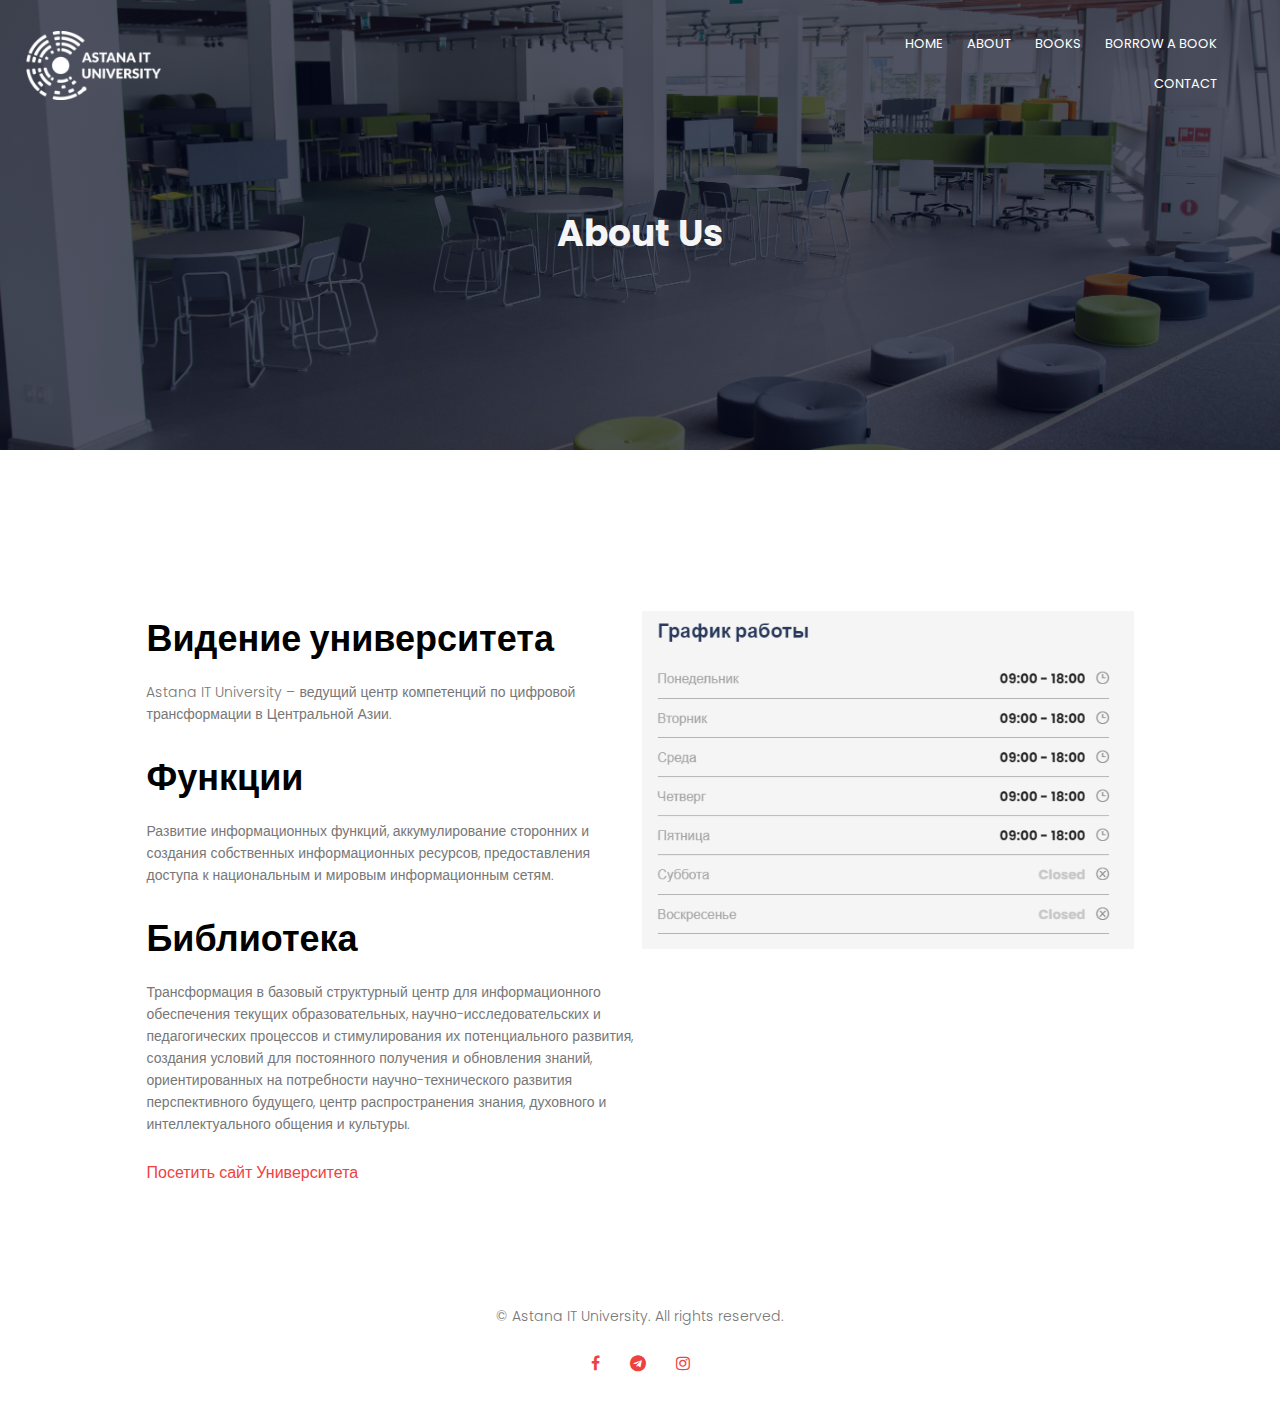
==== about.html @ e18f7601 "Add files via upload" ====
<html>
<head>
<meta name="viewport" content="width=device-width, initial-scale=1.0">
<title>AITU Library</title>
<link rel="stylesheet" href="style.css">
<link href="https://fonts.googleapis.com/css?family=Poppins:100,200,300,400,600,700&display=swap" rel="stylesheet">
<link rel="stylesheet" href="https://stackpath.bootstrapcdn.com/font-awesome/4.7.0/css/font-awesome.min.css"> 
</head>
<body>
    <section class="sub-header">
        <nav>
            <a href="index.html"><img src="images/logo.png"></a>
            <div class="nav-links" id="navLinks">  
                <ul>
                    <li><a href="index.html">HOME</a></li>
                    <li><a href="about.html">ABOUT</a></li>
                    <li><a href="books.html">BOOKS</a></li>
                    <li><a href="borrow.html">BORROW A BOOK</a></li>
                    <li><a href="contact.html">CONTACT</a></li>
                </ul>
            </div>
        </nav>   
            <h1>About Us</h1>
    </section>
    
    
<!------- about us content -------->
    
<section class="about-us">
    <div class="row">
        <div class="about-col">
            <h1>Видение университета</h1>  
            <p>Astana IT University – ведущий центр компетенций по цифровой трансформации в Центральной Азии.</p>
            <h1>Функции</h1>
            <p>Развитие  информационных функций, аккумулирование  сторонних и создания собственных информационных ресурсов, предоставления доступа к национальным и мировым информационным сетям.</p>
            <h1>Библиотека</h1>     
            <p>Трансформация в базовый структурный центр для информационного обеспечения текущих образовательных, научно-исследовательских и педагогических процессов и стимулирования их потенциального развития, создания условий для постоянного получения и обновления знаний, ориентированных на потребности научно-технического развития перспективного будущего, центр распространения знания,  духовного и интеллектуального общения и культуры.</p>
            <a href="https://www.astanait.edu.kz" class="hero-btn red-btn">Посетить сайт Университета</a>
        </div>
        <div class="about-col">
            <img src="images/about.jpg">
        </div>
    </div>    
</section>
    
<!-------- footer ---------->

<section class="footer">
    <p>&#xA9 Astana IT University. All rights reserved.</p>
    <div class="icons">
        <a href="https://www.facebook.com"><i class="fa fa-facebook"></i></a>
        <a href="https://web.telegram.org/k/"><i class="fa fa-telegram"></i></a>
        <a href="https://www.instagram.com"><i class="fa fa-instagram"></i></a>
    </div>  
</section>
  
  
    
</body>
</html>
---- style.css ----
*{
    margin: 0;
    padding: 0;
    font-family: 'Poppins', sans-serif;
}
.header{
    min-height: 100vh;
    width: 100%;
    background-image: linear-gradient(rgba(4,9,30,0.7),rgba(4,9,30,0.7)),url(images/banner.png);
    background-position: center;
    background-size: cover;
}

nav{
    display: flex;
    padding-top: 2%;
    padding-right: 4%;
    padding-left:2%;
    align-items: center;
}
nav img{
    width: 135px;
}
.nav-links{
    padding-left: 60%;
    text-align: right;
}
.nav-links ul li{
    list-style: none;
    display: inline-block;
    padding-top: 8px;
    padding-right: 12px;
    padding-left:8px;
    padding-bottom: 12px;
}
.nav-links ul li a{
    color: #fff;
    text-decoration: none;
    font-size: 13px;
}

.text-box{
    width: 90%;
    color: white;
    position: absolute;
    top: 50%;
    left: 50%;
    transform: translate(-50%, -50%);
    text-align: center;
}
.text-box h1{
    font-size: 62px;
}
.text-box p{
    margin: 20px 0 40px;
    font-size: 14px;
    color: #fff;
}



@media(max-width: 700px)
{
   .nav-links ul li
    {
        display: block;
    }
    .nav-links
    {
        position: fixed;
        background: #f44336;
        height: 100vh;
        width: 200px;
        top: 0;
        right: -200px;
        text-align: left;
        z-index: 2;
        transition: 0.5s;
    }
    .nav-links ul{
        padding: 30px;
    }
    nav .fa{
        display: block;
        color: #fff;
        margin: 10px;
        font-size: 22px;
        cursor: pointer; 
    }
    .text-box h1{
        font-size: 20px;
    }
}

/*---------- best books --------*/

.bbb{
    width: 80%;
    margin: auto;
    text-align: center;
    padding-top: 50px;
}
h1{
    font-size: 36px;
    font-weight: bold;
}
p{
    color: #777;
    font-size: 14px;
    font-weight: 300;
    line-height: 22px;
    padding: 10px;
}
.row{
    margin-top: 5%;
    display: flex;
    justify-content: center;  
}
  
.bbb-col{
    flex-basis: 30%;
    background: #fff3f3;
    border-radius: 10px;
    margin-bottom: 5%;
    padding-top: 20px;
    padding-right: 12px;
    padding-left:20px;
    padding-bottom: 12px;
}
h3{
    text-align: center;
    font-weight: 600;
    margin: 10px 0;
}

@media (max-width:700px){
    .row{
        flex-direction: column;
    }
} 

/*---------------- new arrived books ----------------*/

.arrived{
    width: 30%;
    margin: auto;
    text-align: center;
    padding-top: 50px;
}


.arrived p{
    color:wheat;
}

/*-------------- databases ----------------*/

.db{
    width: 80%;
    margin: auto;
    text-align: center;
    padding-top: 100px;
}
.db-col{
    flex-basis: 31%;
    background-color: whitesmoke;
    margin-right: 10px;
    border-radius: 10px;
    margin-bottom: 5%;
    text-align: left;
}

.db-col h3{
    margin-top: 16px;
    margin-bottom: 15px;
    text-align: center;
}



@media(max-width:700px){
    .cta h1{
        font-size: 24px;
    }
}

/*--------------Footer---------------*/

.footer{
    width: 100%;
    text-align: center;
    padding: 30px 0;
}
.footer h4{
    margin-bottom: 25px;
    margin-top: 20px;
    font-weight: 600;
}

.icons .fa{
    color: rgb(240, 65, 65);
    margin: 0 13px;
    padding: 18px 0;
}


/*--------------- about.html --------------*/
/*--------------- about.html --------------*/
/*--------------- about.html --------------*/

/*--------------- About Us Page --------------*/
.sub-header{
    height: 50%;
    width: 100%;
    background-image: linear-gradient(rgba(4,9,30,0.7),rgba(4,9,30,0.7)),url(images/lib1.jpg);
    background-position: center;
    background-size: cover;
    text-align: center;
    color: whitesmoke;
}
.sub-header h1{
    margin-top: 100px;
}
.about-us{
    width: 80%;
    margin: auto;
    padding-top: 80px;
    padding-bottom: 50px;
}

.about-col{
    flex-basis: 48%;
    padding: 30px 2px;
}
.about-col h1{
    padding-top: 0;
}
.about-col p{
    padding: 15px 0 25px;
}

.hero-btn.red-btn{
    text-decoration: none;
    background: transparent;
    color: rgb(240, 65, 65);
}

.about-col img{
    width: 100%;
}




/*------- Borrow ------------*/




.borrow-col{
    margin: 100px;
    margin-top: 50px;
}

.borrow-col div{
    display: flex;
    align-items: center;
    margin-bottom: 40px;
}

.borrow-col div .fa{
    font-size: 28px;
    color: rgb(240, 65, 65);
    margin: 10px;
    margin-right: 30px;
}

.borrow-col div h5{
    font-size: 20px;
    margin-bottom: 5px;
    color: #555;
    font-weight: 400;
    
}
.borrow-col input, .contact-col textarea{
    width: 100%;
    padding: 15px;
    margin-bottom: 17px;
    outline: none;
    border: 1px solid rgb(238, 228, 228);
}

.borrow-col .btn{
    background:rgb(240, 65, 65);
    color:white;
    border:none;
    height:50px;
    width:100px;
    cursor: pointer;
}




/*------- Contact Us Page ------------*/





.location{
    width: 80%;
    margin: auto;
    padding: 80px 0;
}
.location iframe{
    width: 100%;
}

.contact-us{
    width: 80%;
    margin: auto;
}
.contact-col{
    flex-basis: 48%;
    margin-bottom: 30px;
}

.contact-col div{
    display: flex;
    align-items: center;
    margin-bottom: 40px;
}

.contact-col div .fa{
    font-size: 28px;
    color: rgb(240, 65, 65);
    margin: 10px;
    margin-right: 30px;
}
    
.contact-col div p{
    padding: 0;
}
.contact-col div h5{
    font-size: 20px;
    margin-bottom: 5px;
    color: #555;
    font-weight: 400;
    
}
.contact-col input, .contact-col textarea{
    width: 100%;
    padding: 15px;
    margin-bottom: 17px;
    outline: none;
    border: 1px solid rgb(238, 228, 228);
}

.footer-link{
    text-decoration: none;
    color: #777;
}
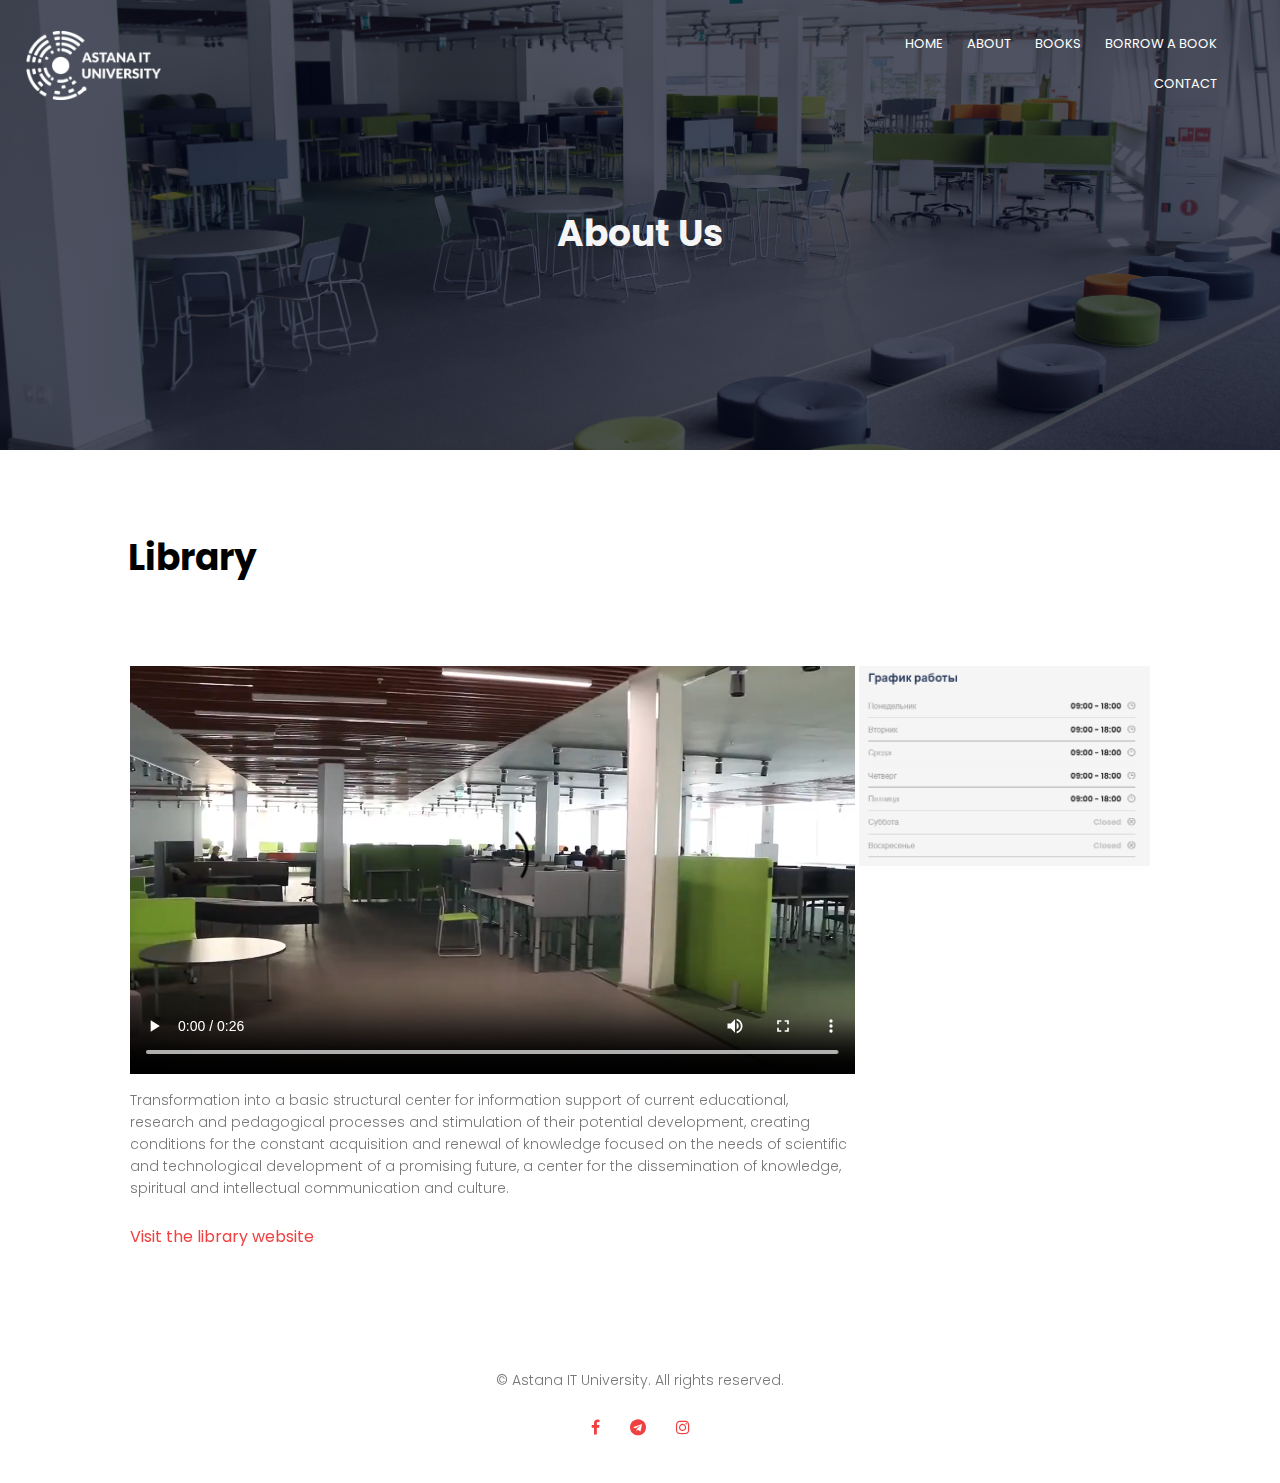
==== commit 731e2f6b: "Add files via upload" ====
--- a/about.html
+++ b/about.html
@@ -27,15 +27,19 @@
 <!------- about us content -------->
     
 <section class="about-us">
+    <h1>Library</h1> 
     <div class="row">
         <div class="about-col">
-            <h1>Видение университета</h1>  
-            <p>Astana IT University – ведущий центр компетенций по цифровой трансформации в Центральной Азии.</p>
-            <h1>Функции</h1>
-            <p>Развитие  информационных функций, аккумулирование  сторонних и создания собственных информационных ресурсов, предоставления доступа к национальным и мировым информационным сетям.</p>
-            <h1>Библиотека</h1>     
-            <p>Трансформация в базовый структурный центр для информационного обеспечения текущих образовательных, научно-исследовательских и педагогических процессов и стимулирования их потенциального развития, создания условий для постоянного получения и обновления знаний, ориентированных на потребности научно-технического развития перспективного будущего, центр распространения знания,  духовного и интеллектуального общения и культуры.</p>
-            <a href="https://www.astanait.edu.kz" class="hero-btn red-btn">Посетить сайт Университета</a>
+                
+            <video width="725"  controls>
+                <source src="/images/lib-vid.mp4" type="video/mp4">
+                <source src="movie.ogg" type="video/ogg">
+              Your browser does not support the video tag.
+              </video>
+            <p>Transformation into a basic structural center for information support of current educational, research and pedagogical processes and stimulation of their potential development, creating conditions for the constant acquisition and renewal of knowledge focused on the needs of scientific and technological development of a promising future, a center for the dissemination of knowledge, spiritual and intellectual communication and culture.</p>
+            <a href="https://astanait.edu.kz/library/" class="hero-btn red-btn">Visit the library website</a>
+            
+            
         </div>
         <div class="about-col">
             <img src="images/about.jpg">
--- a/style.css
+++ b/style.css
@@ -68,14 +68,13 @@
     .nav-links
     {
         position: fixed;
-        background: #f44336;
+        background: transparent;
         height: 100vh;
         width: 200px;
         top: 0;
         right: -200px;
         text-align: left;
-        z-index: 2;
-        transition: 0.5s;
+
     }
     .nav-links ul{
         padding: 30px;
@@ -100,6 +99,8 @@
     text-align: center;
     padding-top: 50px;
 }
+
+
 h1{
     font-size: 36px;
     font-weight: bold;
@@ -251,7 +252,6 @@
 
 
 
-
 /*------- Borrow ------------*/
 
 
